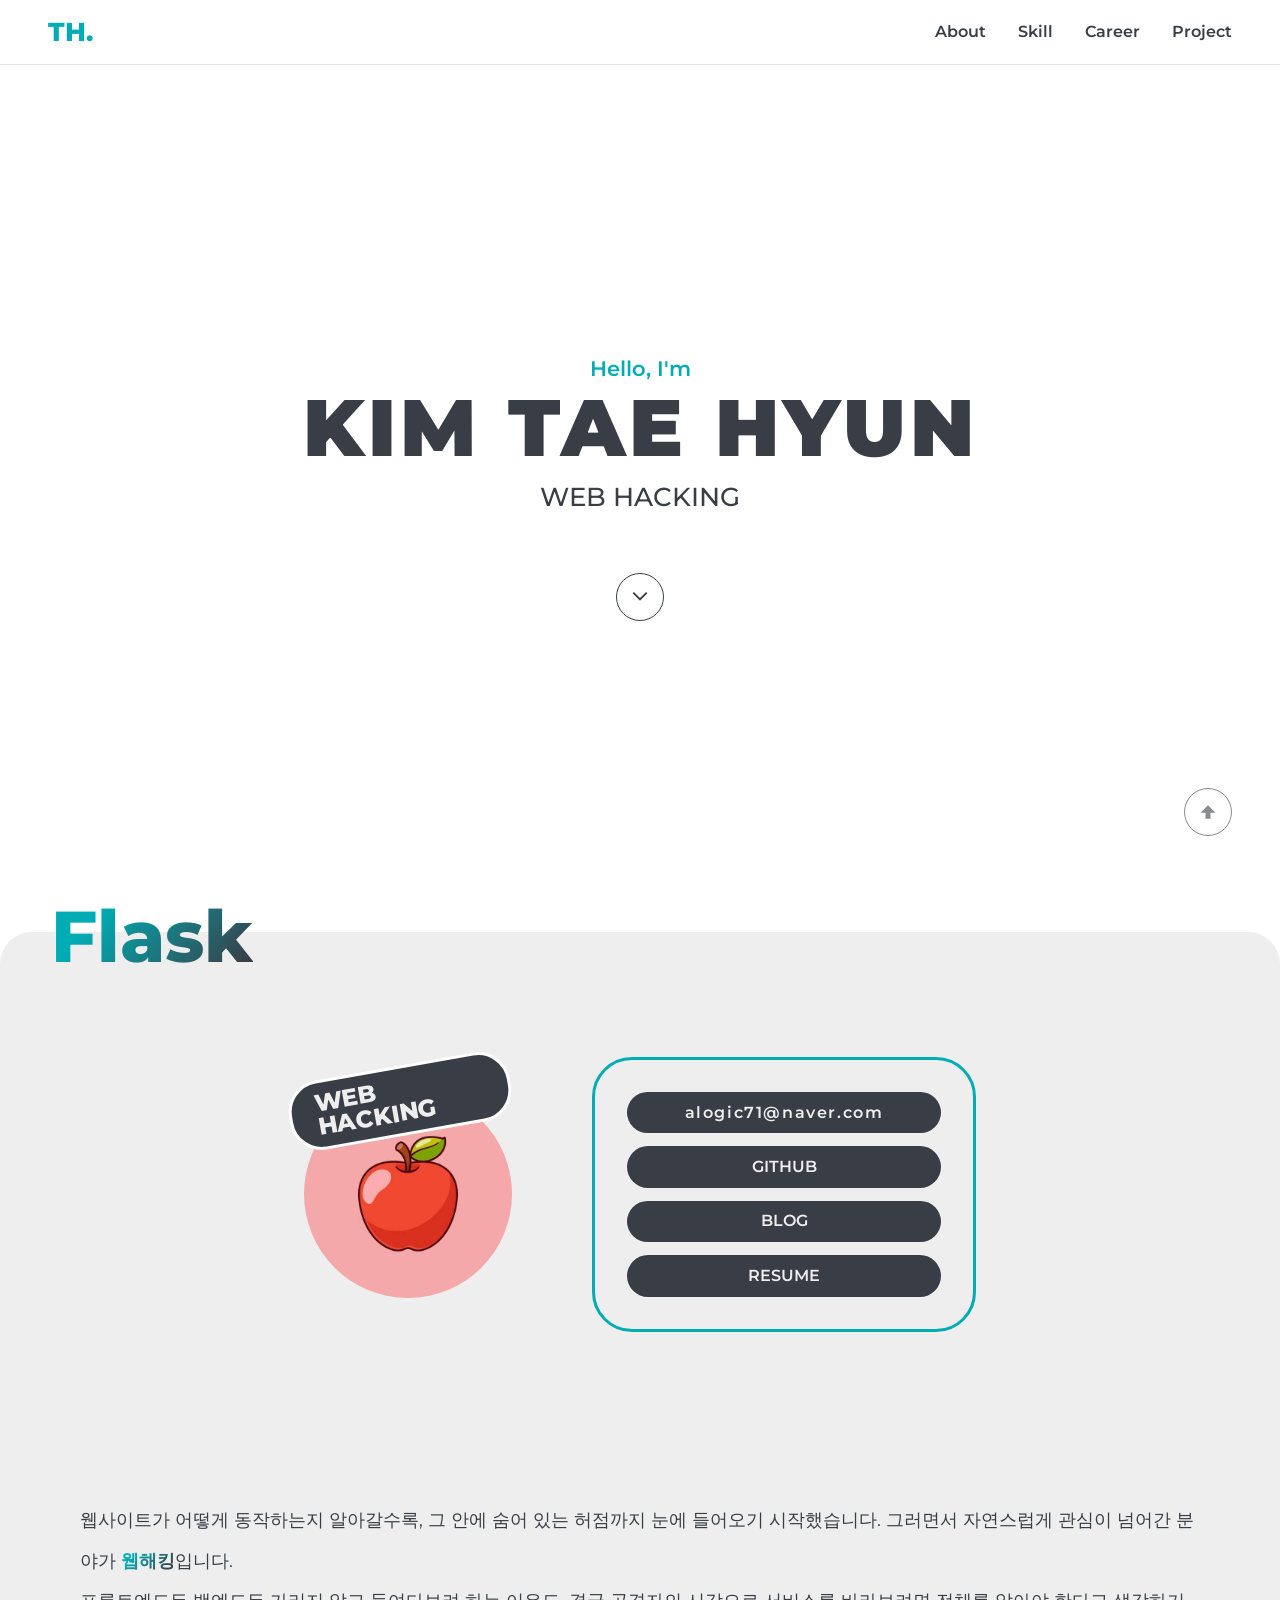
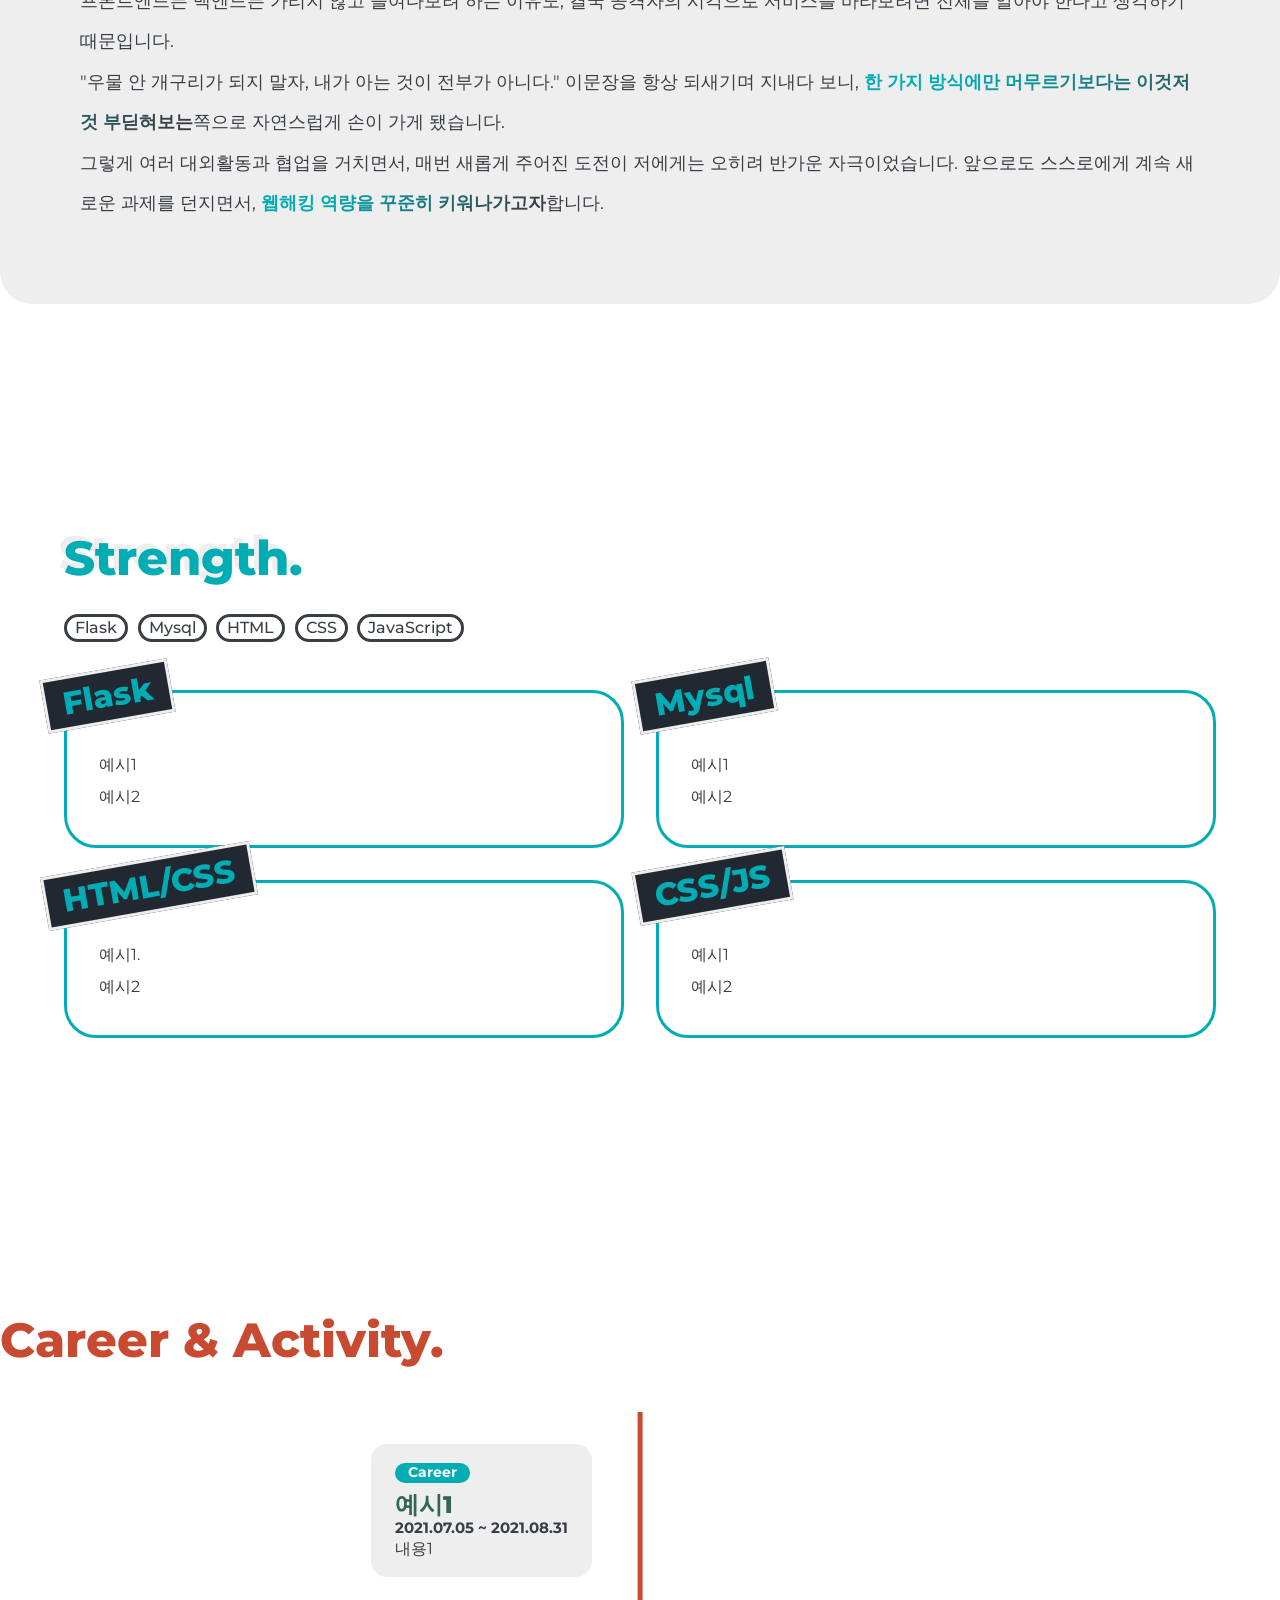
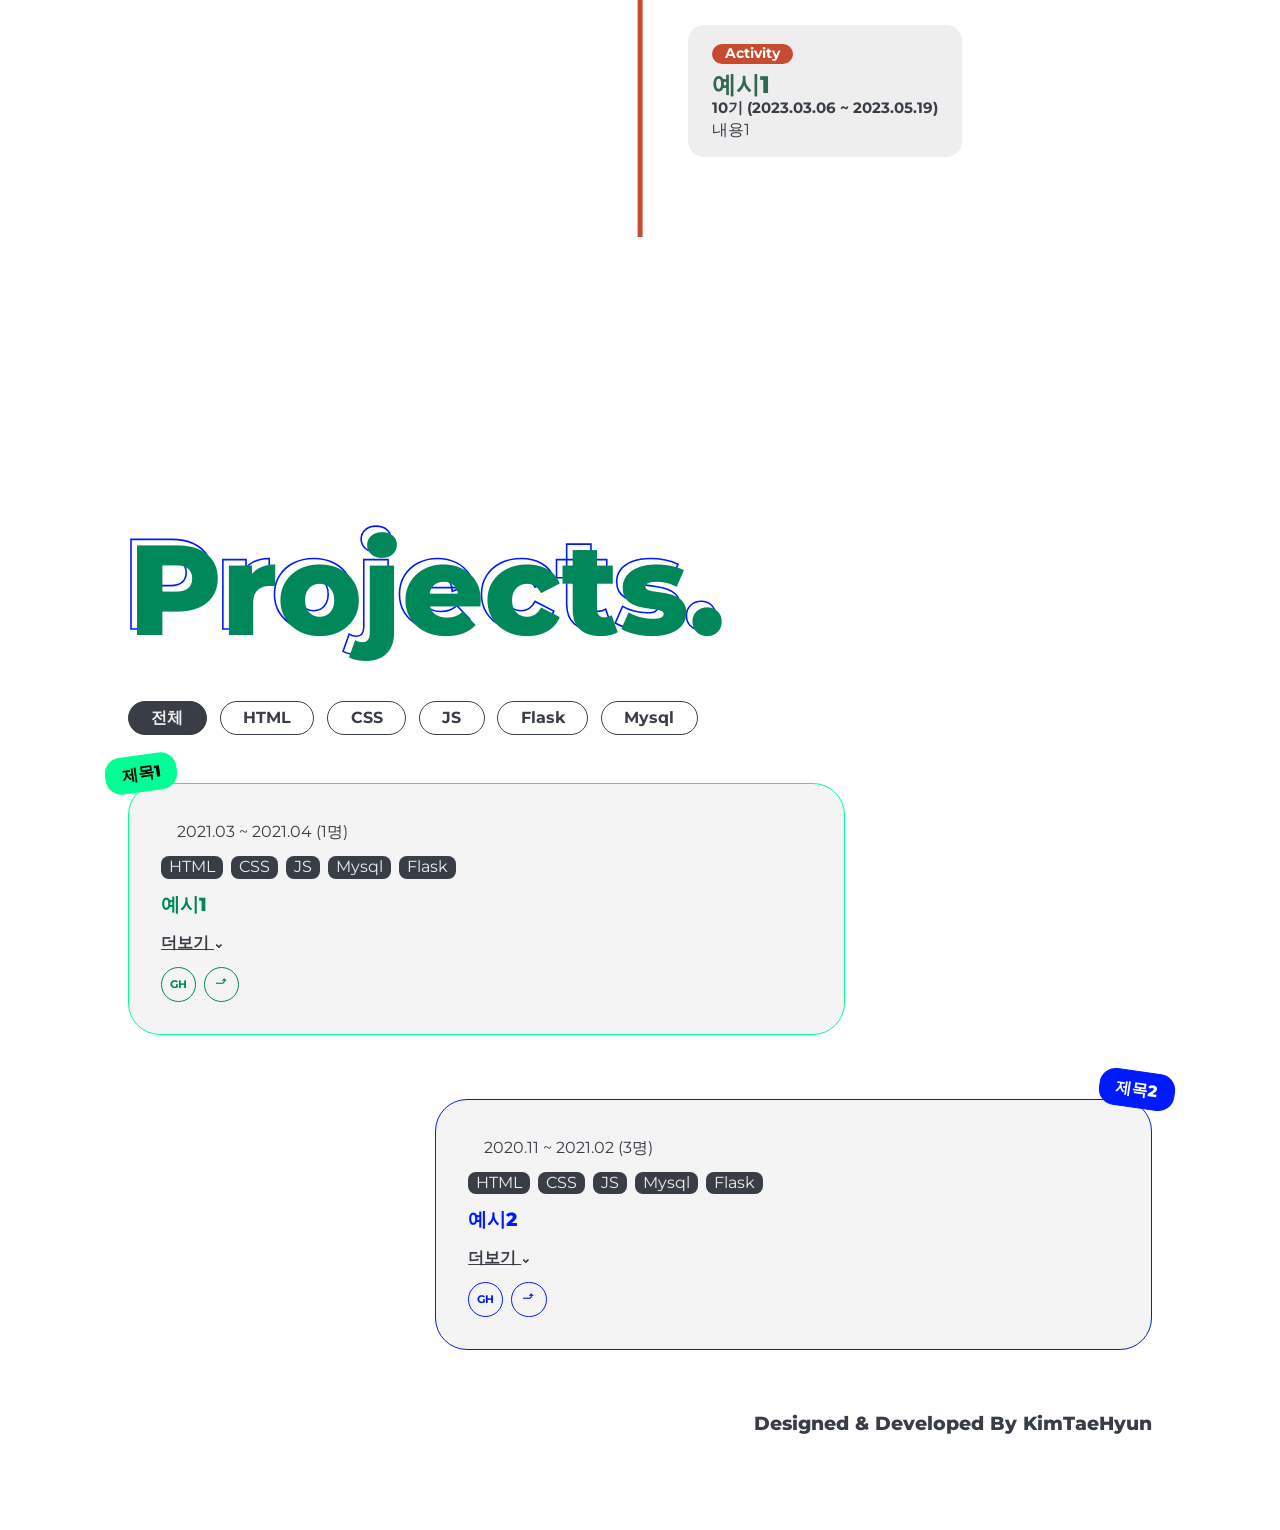
==== index.html @ 3df1f2e4 "Add files via upload test" ====
<!DOCTYPE html>
<!--
  개인 포트폴리오 사이트 메인 페이지입니다.
  라이브러리나 프레임워크 없이 순수 HTML + CSS + JavaScript로만 만들었습니다.
  스타일은 css/style.css, 버튼 클릭이나 애니메이션 같은 동작은
  js/script.js에 정리해뒀습니다.
-->
<html lang="ko">
<head>
  <meta charset="UTF-8" />
  <meta name="viewport" content="width=device-width, initial-scale=1.0" />
  <title>김태현 - kimtaehyun</title>

  <!-- 브라우저 탭에 표시되는 작은 아이콘(파비콘) -->
  <link rel="shortcut icon" href="images/memoji.svg" type="image/svg+xml" />

  <!-- 카카오톡, 페이스북 등으로 링크를 공유했을 때 보여줄 미리보기 정보 (오픈그래프) -->
  <meta property="og:title" content="김태현 - KIMTAEHYUN" />
  <meta property="og:image" content="images/main.png" />
  <meta property="og:description" content="jeongmin's dev portfolio site" />

  <!-- 구글 폰트에서 Montserrat 폰트를 가져옵니다 -->
  <link rel="preconnect" href="https://fonts.gstatic.com" />
  <link
    href="https://fonts.googleapis.com/css2?family=Montserrat:wght@100;300;400;500;600;700;800;900&display=swap"
    rel="stylesheet"
  />

  <link rel="stylesheet" href="css/style.css" />
</head>
<body>


  <!--
    상단 고정 네비게이션 바.
    스크롤을 아무리 내려도 화면 맨 위에 계속 붙어있습니다.
    <a href="#about"> 처럼 #id로 연결해두면, style.css에 적어둔
    html { scroll-behavior: smooth; } 덕분에 따로 JS를 안 짜도
    클릭했을 때 부드럽게 스크롤 이동이 됩니다.
  -->
  <nav class="top-nav">
    <a href="#home" class="top-nav__logo">TH.</a>
    <ul class="top-nav__links">
      <li><a href="#about">About</a></li>
      <li><a href="#skills">Skill</a></li>
      <li><a href="#career">Career</a></li>
      <li><a href="#projects">Project</a></li>
    </ul>
  </nav>

  <!-- 페이지 전체를 감싸는 큰 박스 -->
  <div id="wrapper">

    <!--
      HERO 섹션 (첫 화면)
      이름이랑 직무를 크게 보여주고, 아래로 스크롤하라는 화살표 버튼을 뒀습니다.
      너무 화려하게 만들면 안에 든 내용이 없어보일까봐, 심플하게
      "인사말 + 이름 + 직무 + 화살표" 정도로만 구성했습니다.
    -->
    <section class="hero" id="home">
      <p class="hero__eyebrow">Hello, I'm</p>
      <h1 class="hero__name">KIM TAE HYUN</h1>
      <p class="hero__role">WEB HACKING</p>
      <a href="#about" class="hero__scroll-cue" aria-label="아래로 스크롤">
        <svg xmlns="http://www.w3.org/2000/svg" width="22" height="22" viewBox="0 0 24 24">
          <path d="M12 16l-8-8 1.41-1.41L12 13.17l6.59-6.58L20 8z"></path>
        </svg>
      </a>
    </section>

    <!--
      About 섹션 (자기소개)
      둥근 모서리 카드 안에 기술 슬라이더 + 프로그레스바 + 프로필 정보 +
      소개 글을 넣었습니다. 카드 하나에 정보를 다 모아두면 눈에 잘 들어올
      것 같아서 이렇게 구성했습니다.
    -->
    <div class="page2-wrapper flex" id="about">
      <div class="page2-container flex">

        <!-- 몇 초 간격으로 옆으로 넘어가는 기술 슬라이드 텍스트 -->
        <div class="text-slider">
          <div class="text-slider__track">
            <div class="text-slider__slide"><span class="gradient-text">Flask</span></div>
            <div class="text-slider__slide"><span class="gradient-text">Mysql</span></div>
            <div class="text-slider__slide"><span class="gradient-text">HTML / CSS</span></div>
            <div class="text-slider__slide"><span class="gradient-text">Javascript</span></div>
          </div>
        </div>

        <!-- 슬라이드가 얼마나 넘어갔는지 보여주는 얇은 진행 막대 -->
        <div class="progress-bar">
          <div class="progress-bar__fill"></div>
        </div>

        <!-- 프로필 카드: 캐릭터 이미지 + 이메일/링크 버튼 -->
        <div class="info flex" data-aos="fade-up">
          <!-- 마우스를 올리면 이름/생일/학교 정보가 뜨는 캐릭터 아이콘 -->
          <div class="memoji" id="memoji">
            <div class="memoji__box">WEB HACKING</div>
            <img class="memoji__image" src="images/images.jpeg" alt="이정민 캐릭터 이미지" />

            <!-- 평소엔 투명 상태로 숨어있다가, 호버하면 서서히 나타나는 정보창 -->
            <div class="memoji__info-circle"></div>
            <div class="memoji__info">
              김태현<br />199x.11.08<br />Gyeongsang Univ.
            </div>
          </div>

          <!-- 이메일 + 외부 링크 버튼들 -->
          <div class="info__box">
            <div class="info__email">alogic71@naver.com</div>
            <button type="button" class="info__button" data-link="github">GITHUB</button>
            <button type="button" class="info__button" data-link="blog">BLOG</button>
            <button type="button" class="info__button" data-link="resume">RESUME</button>
          </div>
        </div>

        <!-- 자기소개 문단. 강조하고 싶은 단어는 <strong class="gradient-text">로 감쌌습니다 -->
        <p class="about-text" data-aos="fade-up">
          웹사이트가 어떻게 동작하는지 알아갈수록, 그 안에 숨어 있는 허점까지 눈에 들어오기 시작했습니다. 그러면서 자연스럽게 관심이 넘어간 분야가 <strong class="gradient-text">웹해킹</strong>입니다.
          프론트엔드든 백엔드든 가리지 않고 들여다보려 하는 이유도, 결국 공격자의 시각으로 서비스를 바라보려면 전체를 알아야 한다고 생각하기 때문입니다.
          "우물 안 개구리가 되지 말자, 내가 아는 것이 전부가 아니다." 이문장을 항상 되새기며 지내다 보니, <strong class="gradient-text">한 가지 방식에만 머무르기보다는 이것저것 부딛혀보는</strong>쪽으로 자연스럽게 손이 가게 됐습니다.
          그렇게 여러 대외활동과 협업을 거치면서, 매번 새롭게 주어진 도전이 저에게는 오히려 반가운 자극이었습니다. 앞으로도 스스로에게 계속 새로운 과제를 던지면서, <strong class="gradient-text">웹해킹 역량을 꾸준히 키워나가고자</strong>합니다.
        </p>
      </div>
    </div>

    <!--
      Skill 섹션 (보유 기술)
      위쪽엔 짧은 키워드 태그들을 나열하고, 아래엔 Flask/Mysql/HTML,CSS/JS
      카드 4개로 조금 더 자세한 내용을 적었습니다. 태그만 봐도 대충 뭘
      다루는지 알 수 있고, 더 궁금하면 아래 카드를 읽어보게 하는 구조입니다.
    -->
    <section class="page3" id="skills">
      <h2 class="section-title strength-title" data-aos="fade-right">Strength.</h2>

      <!-- 짧게 나열하는 기술 키워드 목록 -->
      <div class="strength-tags flex" data-aos="fade-up">
        <span class="strength-tags__item">Flask</span>
        <span class="strength-tags__item">Mysql</span>
        <span class="strength-tags__item">HTML</span>
        <span class="strength-tags__item">CSS</span>
        <span class="strength-tags__item">JavaScript</span>
      </div>

      <!-- 기술별 상세 설명 카드 4개 -->
      <div class="skill-grid">
        <div class="skill-box" data-aos="fade-up">
          <span class="skill-box__name">Flask</span>
          <ul class="skill-box__list">
            <li>예시1</li>
            <li>예시2</li>
          </ul>
        </div>

        <div class="skill-box" data-aos="fade-up">
          <span class="skill-box__name">Mysql</span>
          <ul class="skill-box__list">
            <li>예시1</li>
            <li>예시2</li>
          </ul>
        </div>

        <div class="skill-box" data-aos="fade-up">
          <span class="skill-box__name">HTML/CSS</span>
          <ul class="skill-box__list">
            <li>예시1.</li>
            <li>예시2</li>
          </ul>
        </div>

        <div class="skill-box" data-aos="fade-up">
          <span class="skill-box__name">CSS/JS</span>
          <ul class="skill-box__list">
            <li>예시1</li>
            <li>예시2</li>
          </ul>
        </div>
      </div>
    </section>

    <!--
      Career & Activity 섹션 (경력 + 대외활동)
      회사 경력이랑 동아리/대외활동을 따로따로 나눠서 보여줄 수도 있었는데,
      그러면 "언제 무슨 일을 했는지" 시간 순서로 한눈에 보기가 어려울 것
      같아서 하나의 타임라인으로 합쳤습니다. 시작 날짜가 최근인 순서대로
      나열하고, 카드 위에 작은 배지로 Career인지 Activity인지만 구분해줍니다.
    -->
    <section class="page4" id="career">
      <h2 class="section-title timeline-title" data-aos="fade-right">Career &amp; Activity.</h2>

      <!-- 가운데 세로선을 기준으로 카드가 좌우로 번갈아 나오는 타임라인 -->
      <div class="timeline">
        <div class="timeline__line"></div>

        <div class="timeline__item timeline__item--left" data-aos="fade-right">
          <div class="timeline__card">
            <span class="timeline__badge timeline__badge--career">Career</span>
            <div class="timeline__name">예시1</div>
            <div class="timeline__date">2021.07.05 ~ 2021.08.31</div>
            <div class="timeline__desc">내용1</div>
          </div>
        </div>

        <div class="timeline__item timeline__item--right" data-aos="fade-left">
          <div class="timeline__card">
            <span class="timeline__badge timeline__badge--activity">Activity</span>
            <div class="timeline__name">예시1</div>
            <div class="timeline__date">10기 (2023.03.06 ~ 2023.05.19)</div>
            <div class="timeline__desc">내용1</div>
          </div>
        </div>
        </div>
      </div>
    </section>

    <!--
      Projects 섹션
      진행했던 프로젝트를 카드 형태로 나열합니다. 카드 색은 초록/파랑을
      번갈아 써서 리스트가 단조로워 보이지 않게 했고, 위쪽 필터 버튼으로
      기술 스택별로 골라볼 수 있게 했습니다.
    -->
    <section class="page5" id="projects">
      <h2 class="section-title projects-title" data-aos="fade-up">Projects.</h2>

      <!--
        기술스택 필터 버튼.
        버튼을 누르면 js/script.js가 각 카드의 data-stack 값을 확인해서
        선택한 스택과 다른 카드는 화면에서 숨깁니다.
      -->
      <div class="project-filter" data-aos="fade-up">
        <button type="button" class="project-filter__btn is-active" data-filter="all">전체</button>
        <button type="button" class="project-filter__btn" data-filter="react">HTML</button>
        <button type="button" class="project-filter__btn" data-filter="vue">CSS</button>
        <button type="button" class="project-filter__btn" data-filter="react-native">JS</button>
        <button type="button" class="project-filter__btn" data-filter="react-native">Flask</button>
        <button type="button" class="project-filter__btn" data-filter="react-native">Mysql</button>
      </div>

      <div class="projects">
        <!--
          프로젝트 카드마다 있는 "더보기" 버튼은 설명 목록(project-box__content)을
          펼치고 접는 역할을 합니다. 처음부터 다 펼쳐두면 카드 하나가 너무 길어져서
          스크롤이 부담스러웠는데, 기본적으로 접어두니 훨씬 깔끔해졌습니다.
        -->

        <!-- 프로젝트 1 -->
        <article class="project-box project-box--green" data-aos="fade-up" data-stack="react">
          <div class="project-box__title">제목1</div>
          <div class="project-box__date">2021.03 ~ 2021.04 (1명)</div>
          <div class="project-box__skills">
            <span>HTML</span><span>CSS</span><span>JS</span>
            <span>Mysql</span><span>Flask</span>
          </div>
          <div class="project-box__about">예시1</div>
          <button type="button" class="project-box__toggle">더보기 <span class="project-box__toggle-arrow">⌄</span></button>
          <ul class="project-box__content">
            <li>내용1</li>
            <li>내용2</li>
          </ul>
          <div class="project-box__icons">
            <button type="button" class="icon-btn" title="GitHub" data-icon="github"></button>
            <button type="button" class="icon-btn" title="사이트 링크" data-icon="link"></button>
          </div>
        </article>

        <!-- 프로젝트 2 -->
        <article class="project-box project-box--blue" data-aos="fade-up" data-stack="vue">
          <div class="project-box__title">제목2</div>
          <div class="project-box__date">2020.11 ~ 2021.02 (3명)</div>
          <div class="project-box__skills">
            <span>HTML</span><span>CSS</span><span>JS</span>
            <span>Mysql</span><span>Flask</span>
          </div>
          <div class="project-box__about">예시2</div>
          <button type="button" class="project-box__toggle">더보기 <span class="project-box__toggle-arrow">⌄</span></button>
          <ul class="project-box__content">
            <li>내용1</li>
            <li>내용2</li>
          </ul>
          <div class="project-box__icons">
            <button type="button" class="icon-btn" title="GitHub" data-icon="github"></button>
            <button type="button" class="icon-btn" title="사이트 링크" data-icon="link"></button>
          </div>
        </article>
      </div>

      <div class="page5__footer">Designed &amp; Developed By KimTaeHyun</div>
    </section>
  </div>

  <!-- 화면 맨 위로 이동하는 버튼. 오른쪽 아래에 항상 떠 있습니다 -->
  <button type="button" id="scrollTopBtn" class="scroll-top-btn" aria-label="맨 위로 이동">
    <svg xmlns="http://www.w3.org/2000/svg" width="20" height="20" viewBox="0 0 24 24">
      <path d="M12 4l-9 9h6v7h6v-7h6z"></path>
    </svg>
  </button>

  <script src="js/script.js"></script>
</body>
</html>
---- css/style.css ----
/* =
   style.css
   개인 포트폴리오 사이트 전체 스타일을 담은 파일입니다.
   섹션이 많다보니 위에서부터 순서대로 "리셋 → 배경 → 네비게이션 →
   히어로 → About → Skill → Career/Activity → Projects → 반응형" 순으로
   정리했습니다.
  */

/* 
   1. CSS 변수 (색상 팔레트)
   같은 색을 여러 군데에서 반복해서 쓰다 보니, 나중에 색 하나만 바꾸고
   싶어도 파일 전체를 뒤져야 해서 번거로웠습니다. 그래서 자주 쓰는 색을
   변수로 미리 뽑아두고 필요한 곳마다 var(--이름)으로 가져다 썼습니다.
 */
:root {
  --color-bg: #ffffff;         /* 전체 페이지 배경색 */
  --color-light: #eeeeee;      /* 밝은 회색. 카드 배경이나 밝은 배경 위의 글자색으로 사용 */
  --color-gray: #393e46;       /* 어두운 회색. 기본 글자색으로 가장 많이 사용 */
  --color-point: #00adb5;      /* 청록색 포인트 컬러 (로고, 강조 텍스트 등) */
  --color-timeline: #c84b31;   /* Career/Activity 타임라인에 쓰는 주황빛 색 */
  --color-green: #00ff94;      /* 프로젝트 카드의 초록 계열 포인트. 태그/테두리처럼 배경으로 쓸 때만 사용 */
  --color-green-text: #00875a; /* 위 초록을 더 진하게 만든 색. 흰 배경 위에 글자로 쓸 땐 이 색을 씁니다 */
  --color-blue: #001aff;       /* 프로젝트 카드의 파란 계열 포인트. 색이 진해서 글자색으로도 그대로 사용 가능 */
  --color-card-bg: #f4f4f4;    /* 프로젝트 카드 배경 (연한 회색) */
  --color-project-bg: #ffffff; /* Projects 섹션 배경 */
}

/* 
   2. 리셋(reset) 스타일
   브라우저마다 h1, ul, button 같은 태그에 기본 여백/스타일이 조금씩
   다르게 잡혀 있어서, 처음에 한 번 깨끗하게 초기화하고 시작합니다.
 */
* {
  margin: 0;
  padding: 0;
  box-sizing: border-box; /* padding, border까지 너비 계산에 포함시켜서 크기 계산을 편하게 함 */
}

ul,
li {
  list-style: none;
}

button {
  border: none;
  background: none;
  font: inherit;
  cursor: pointer;
}

/* 스크롤바를 안 보이게 숨김 (크롬/사파리 계열) */
::-webkit-scrollbar {
  display: none;
}

html {
  font-family: "Montserrat", sans-serif;
  color: var(--color-gray);
  scroll-behavior: smooth; /* 네비게이션 클릭 등으로 스크롤 이동할 때 부드럽게 움직이도록 함 */
}

body {
  line-height: 1;
  overflow-x: hidden; /* 요소가 화면 너비를 살짝 넘어가도 가로 스크롤바가 안 생기게 함 */
  background-color: var(--color-bg);
}

/* flex로 가운데 정렬하는 걸 여기저기서 반복해서 써야 해서 클래스 하나로 빼뒀습니다 */
.flex {
  width: 100%;
  display: flex;
  align-items: center;
  justify-content: center;
}

/* 그라데이션 글자 (청록 → 회색으로 이어지는 글자색) */
.gradient-text {
  background: linear-gradient(128.93deg, var(--color-point) 22.41%, var(--color-gray) 93.45%);
  background-clip: text;
  -webkit-background-clip: text;
  -webkit-text-fill-color: transparent;
}

/* 
   3. 배경(별 애니메이션) 영역
   화면 전체를 덮는 고정 레이어이고, 그 안에서 별처럼 보이는 점들이
   위에서 아래로 계속 흘러내립니다.
 */
.background {
  background-color: var(--color-bg);
  width: 100%;
  height: 100%;
  position: fixed;
  z-index: -1; /* 다른 콘텐츠보다 뒤로 보내기 */
  top: 0;
  left: 0;
}


/* 
   4. 상단 고정 네비게이션 바
   position: fixed로 화면 맨 위에 항상 붙어있게 하고, 다른 어떤 요소보다
   위에 보이도록 z-index를 크게 줬습니다. 배경에 살짝 반투명 + blur를
   줘서, 스크롤되는 내용 위에 떠 있어도 글자가 서로 안 겹쳐 보이게 했습니다.
 */
.top-nav {
  position: fixed;
  top: 0;
  left: 0;
  width: 100%;
  box-sizing: border-box;
  padding: 1.2rem 3rem;
  display: flex;
  align-items: center;
  justify-content: space-between;
  background-color: rgba(255, 255, 255, 0.85);
  -webkit-backdrop-filter: blur(6px);
  backdrop-filter: blur(6px);
  border-bottom: 1px solid #e2e2e2;
  z-index: 50;
}
.top-nav__logo {
  font-size: 1.6rem;
  font-weight: 800;
  color: var(--color-point);
  text-decoration: none;
}
.top-nav__links {
  display: flex;
  gap: 2rem;
}
.top-nav__links a {
  text-decoration: none;
  color: var(--color-gray);
  font-weight: 600;
  font-size: 1rem;
}
.top-nav__links a:hover {
  color: var(--color-point);
}

/* 
   5. HERO 섹션 (첫 화면)
 */
.hero {
  width: 100%;
  height: 100vh;
  box-sizing: border-box;
  padding: 5rem 2rem 0; /* 위쪽 네비게이션 바에 이름 글자가 가리지 않도록 여백을 줌 */
  display: flex;
  flex-direction: column;
  align-items: center;
  justify-content: center;
  text-align: center;
}
.hero__eyebrow {
  font-size: 1.3rem;
  font-weight: 600;
  color: var(--color-point);
}
.hero__name {
  margin-top: 0.5rem;
  /* 화면 폭에 따라 글자 크기가 2.6rem~5rem 사이에서 자동으로 바뀝니다.
     고정 크기로 두면 좁은 화면에서 이름이 잘리거나 줄바꿈이 이상하게
     될 수 있어서 clamp()로 최소/최대 크기를 정해줬습니다. */
  font-size: clamp(2.6rem, 8vw, 5rem);
  font-weight: 900;
  color: var(--color-gray);
  letter-spacing: 0.05em;
}
.hero__role {
  margin-top: 1rem;
  font-size: 1.6rem;
  font-weight: 500;
  color: var(--color-gray);
}
.hero__scroll-cue {
  margin-top: 4rem;
  width: 3rem;
  height: 3rem;
  display: flex;
  align-items: center;
  justify-content: center;
  border-radius: 50%;
  border: 1px solid var(--color-gray);
  animation: bounce-down 1.6s ease-in-out infinite;
}
.hero__scroll-cue svg {
  fill: var(--color-gray);
}
/* 화살표가 위아래로 살짝 튕기면서 "여기 눌러서 내려가세요"라는 느낌을 줍니다 */
@keyframes bounce-down {
  0%, 100% { transform: translateY(0); }
  50% { transform: translateY(0.5rem); }
}

/* 
   6. About 섹션 (자기소개)
 */
.page2-wrapper {
  /* 안에 들어가는 소개 글이 꽤 길어서 높이를 고정해두면 잘리거나
     다음 섹션과 겹치는 문제가 생겼습니다. 그래서 min-height로 최소
     높이만 잡아주고, 내용이 많으면 자연스럽게 더 늘어나게 했습니다. */
  min-height: 100vh;
  padding: 2rem 0;
}

.page2-container {
  border-radius: 2rem;
  max-width: 1373px;
  height: auto;
  padding-top: 3rem;
  padding-bottom: 2rem;
  background-color: var(--color-light);
  position: relative;
  flex-direction: column;
}

/* 옆으로 흐르듯 지나가는 기술 슬라이더.
   왼쪽 여백(4%)은 여기 .text-slider에 줍니다. .text-slider__slide에
   주면 그 슬라이드의 containing block이 (화면 너비가 아니라) 4배 넓은
   .text-slider__track이 되어버려서, 4%가 실제로는 화면 너비의 16%만큼
   밀리는 문제가 있었습니다. */
.text-slider {
  width: 100%;
  margin-top: -5rem;
  padding-left: 4%;
  box-sizing: border-box;
  overflow: hidden;
}
.text-slider__track {
  width: 400%; /* 슬라이드가 4개라서 400%로 잡아줬습니다 */
  display: flex;
  animation: slide 20s infinite;
}
.text-slider__slide {
  font-size: 4.5rem;
  font-weight: 800;
  width: 100%;
}
/* 슬라이드 하나가 잠깐 멈췄다가 옆으로 넘어가는 걸 반복하는 애니메이션입니다.
   margin-left 값을 계단식으로 바꿔서 "멈춤 → 이동 → 멈춤"이 반복되게 했습니다.
   지금 슬라이드가 4개라서, 전체 100% 구간을 25%씩 4등분해서 각 구간마다
   "쭉 멈춰있다가 마지막에 한 칸(-100%) 이동"하는 걸 반복하게 만들었습니다.
   (슬라이드 개수를 바꾸면 이 퍼센트 구간도 같이 다시 나눠줘야 합니다) */
@keyframes slide {
  0% { margin-left: 0; }
  19% { margin-left: 0; }
  25% { margin-left: -100%; }
  44% { margin-left: -100%; }
  50% { margin-left: -200%; }
  69% { margin-left: -200%; }
  75% { margin-left: -300%; }
  94% { margin-left: -300%; }
  100% { margin-left: 0; }
}

/* 슬라이더 아래에 있는 얇은 진행 표시 막대.
   부모(.page2-container)가 align-items: center라서, 폭이 100%가 아닌
   이 막대는 margin-left만 줘서는 "가운데 정렬 + 그만큼 더 밀림"이 되어
   버립니다. align-self: flex-start로 가운데 정렬에서 빼내고, 그 상태에서
   margin-left: 4%로 글자와 같은 위치에서 시작하도록 맞췄습니다. */
.progress-bar {
  position: relative;
  height: 0.3rem;
  width: 60%;
  align-self: flex-start;
  margin-left: 4%;
}
.progress-bar__fill {
  height: 0.3rem;
  background: linear-gradient(128.93deg, var(--color-point) 22.41%, var(--color-gray) 93.45%);
  position: absolute;
  /* 슬라이드 전체 주기 20s를 슬라이드 개수(4개)로 나눈 5초마다 한 번씩
     차오르도록 맞췄습니다. 슬라이드 개수가 바뀌면 이 시간도 같이 바뀌어야
     진행 막대가 다시 정확히 맞물립니다. */
  animation: progress 5s infinite;
}
/* 글자가 멈춰있는 구간(한 슬라이드당 5초 중 76%인 3.8초 지점)에 딱 맞춰
   막대가 다 차오르고, 그 다음 글자가 넘어가는 동안(나머지 24%)은 꽉 찬
   상태로 유지되다가 다음 슬라이드가 시작할 때 같이 0으로 리셋됩니다. */
@keyframes progress {
  0% { width: 0; }
  76% { width: 100%; }
  100% { width: 100%; }
}

/* 프로필 카드 영역 (캐릭터 이미지 + 이메일/버튼) */
.info {
  padding: 5rem;
  position: relative;
  background-color: var(--color-light);
}

.memoji {
  cursor: pointer;
  position: relative;
  width: 13rem;
  height: 13rem;
}
.memoji__box {
  position: absolute;
  background-color: var(--color-gray);
  padding: 0.5rem 1.5rem;
  font-weight: 800;
  font-size: 1.5rem;
  border-radius: 2rem;
  color: var(--color-light);
  left: -1rem;
  top: -1.5rem;
  transform: rotate(-10deg);
  border: 0.2rem solid white;
}
.memoji__image {
  width: 13rem;
  height: 13rem;
  border-radius: 50%;
  background-color: var(--color-point);
}
/* 평소엔 투명(opacity: 0)해서 안 보이다가, 마우스를 올려서 .is-hover
   클래스가 붙으면 서서히 나타나는 정보창입니다 */
.memoji__info-circle {
  opacity: 0;
  transition: 0.3s;
  position: absolute;
  top: 0;
  left: 0;
  width: 13rem;
  height: 13rem;
  border-radius: 50%;
  background-color: var(--color-gray);
}
.memoji__info {
  font-weight: 500;
  opacity: 0;
  transition: 0.2s;
  position: absolute;
  top: 3.5rem;
  left: 0;
  color: #fff;
  text-align: center;
  line-height: 2rem;
  width: 13rem;
}
.memoji.is-hover .memoji__info-circle,
.memoji.is-hover .memoji__info {
  opacity: 1;
}

.info__box {
  border-radius: 2.5rem;
  padding: 2rem;
  margin-left: 5rem;
  /* 이메일 + 버튼 3개가 들어가야 해서, 높이를 고정하면 내용이 넘칠 수
     있습니다. min-height로 최소 크기만 잡아주고 나머지는 내용에 맞춰
     자동으로 늘어나게 했습니다. */
  min-height: 13rem;
  width: 24rem;
  display: flex;
  font-weight: 600;
  letter-spacing: 0.1rem;
  flex-direction: column;
  align-items: stretch;
  justify-content: center;
  gap: 0.8rem;
  border: 0.2rem solid var(--color-point);
}
/* 이메일도 GITHUB/BLOG/RESUME 버튼과 같은 알약 모양 스타일을 쓰도록
   선택자를 묶어서 함께 적용했습니다 */
.info__email,
.info__button {
  cursor: default;
  width: 100%;
  box-sizing: border-box;
  padding: 0.8rem 2rem;
  border-radius: 2rem;
  background-color: var(--color-gray);
  color: var(--color-light);
  text-align: center;
}
.info__button {
  cursor: pointer;
}
.info__button:hover {
  background-color: var(--color-point);
}

/* 자기소개 문단 */
.about-text {
  white-space: pre-line;
  line-height: 230%;
  margin-top: 3rem;
  font-size: 1.1rem;
  padding: 0 5rem 3rem;
}

/*
   7. Skill 섹션 (보유 기술)
 */
.page3 {
  max-width: 1373px;
  margin: 0 auto;
  /* 스킬 카드 4개를 넣다 보니 내용이 화면 한 장보다 길어질 수 있어서,
     높이를 고정하지 않고 min-height로 최소 높이만 확보했습니다. */
  min-height: 100vh;
  padding: 4rem 0;
  display: flex;
  flex-direction: column;
  align-items: center;
  justify-content: center;
  position: relative;
}

/* 섹션 제목(Strength. 등)은 글자를 두 겹으로 겹쳐서, 하나는 색을 칠하고
   하나는 살짝 어긋난 위치에 다른 색으로 깔아서 입체적인 그림자 느낌을 냅니다 */
.section-title {
  width: 90%;
  position: relative;
  font-size: 3rem;
  font-weight: 800;
}
.strength-title {
  color: var(--color-point);
}
.strength-title::after {
  content: "Strength.";
  position: absolute;
  color: var(--color-light);
  top: -0.3rem;
  left: -0.3rem;
  z-index: -1;
}

.strength-tags {
  width: 90%;
  margin-top: 2rem;
  justify-content: flex-start;
  gap: 0.6rem;
  flex-wrap: wrap;
}
.strength-tags__item {
  border: 0.2rem solid var(--color-gray);
  font-weight: 500;
  padding: 0.2rem 0.5rem;
  border-radius: 1rem;
  color: var(--color-gray);
}

.skill-grid {
  width: 90%;
  margin-top: 3rem;
  display: grid;
  grid-template-columns: repeat(2, 1fr);
  gap: 2rem;
}

.skill-box {
  border: 0.2rem solid var(--color-point);
  border-radius: 2rem;
  padding: 2rem;
  position: relative;
}
/* 카드 왼쪽 위에 살짝 기울어져 붙어있는 이름표 라벨 */
.skill-box__name {
  display: inline-block;
  transform: rotate(-10deg);
  position: absolute;
  left: -1.5rem;
  top: -1.5rem;
  border: 0.2rem solid var(--color-light);
  color: var(--color-point);
  background-color: #222831;
  padding: 0.5rem 1rem;
  font-size: 2rem;
  font-weight: 800;
}
.skill-box__list {
  margin-top: 1.5rem;
  line-height: 150%;
}
.skill-box__list li {
  line-height: 2rem;
  position: relative;
}

/* 
   8. Career & Activity 섹션 (경력 + 대외활동 타임라인)
   회사 경력이랑 동아리 활동을 각각 다른 목록으로 보여줄 수도 있었지만,
   시간 순서로 한눈에 보이게 하고 싶어서 하나의 타임라인으로 합쳤습니다.
   가운데 세로선을 두고 카드를 좌우로 번갈아 배치했고, 카드 위의 작은
   배지 색으로 Career/Activity만 구분해줍니다.
*/
.page4 {
  max-width: 1373px;
  margin: 0 auto;
  padding: 5rem 0;
  position: relative;
}

.timeline-title {
  color: var(--color-timeline);
  margin-bottom: 3rem;
}

.timeline {
  position: relative;
  width: 100%;
  padding: 2rem 0;
}
/* 가운데를 세로로 관통하는 타임라인 선 */
.timeline__line {
  position: absolute;
  top: 0;
  bottom: 0;
  left: 50%;
  width: 0.3rem;
  background-color: var(--color-timeline);
  transform: translateX(-50%);
}

.timeline__item {
  position: relative;
  width: 50%;
  box-sizing: border-box;
  margin-bottom: 3rem;
  display: flex;
}
/* 왼쪽 칸에 놓이는 카드는 오른쪽으로, 오른쪽 칸에 놓이는 카드는 왼쪽으로
   붙여서, 가운데 선을 사이에 두고 지그재그 모양이 나오게 했습니다 */
.timeline__item--left {
  justify-content: flex-end;
  padding-right: 3rem;
}
.timeline__item--right {
  margin-left: 50%;
  justify-content: flex-start;
  padding-left: 3rem;
}

.timeline__card {
  max-width: 26rem;
  background-color: var(--color-light);
  border-radius: 1rem;
  padding: 1.2rem 1.5rem;
}
.timeline__badge {
  display: inline-block;
  padding: 0.2rem 0.8rem;
  border-radius: 1rem;
  font-size: 0.85rem;
  font-weight: 700;
  color: white;
}
.timeline__badge--career {
  background-color: var(--color-point);
}
.timeline__badge--activity {
  background-color: var(--color-timeline);
}
.timeline__name {
  margin-top: 0.6rem;
  font-size: 1.5rem;
  font-weight: 800;
  color: #346751;
}
.timeline__date {
  margin-top: 0.2rem;
  color: var(--color-gray);
  font-weight: 700;
  font-size: 0.95rem;
}
.timeline__desc {
  margin-top: 0.4rem;
  color: var(--color-gray);
}

/* 
   9. Projects 섹션
- */
.page5 {
  position: relative;
  overflow-x: hidden;
  margin-top: 5rem;
  background-color: var(--color-project-bg);
  padding: 8rem 8rem 6rem;
}
.projects-title {
  color: var(--color-green-text);
  font-size: 8rem;
  font-weight: 800;
  margin-bottom: 3rem;
}
/* 제목 뒤에 파란 테두리만 있는 글자를 살짝 어긋난 위치에 겹쳐서
   입체감 있는 로고 느낌을 냈습니다 */
.projects-title::after {
  content: "Projects.";
  position: absolute;
  color: transparent;
  -webkit-text-stroke: 0.1rem var(--color-blue);
  top: -0.4rem;
  left: -0.4rem;
  z-index: -1;
}

/* 기술스택 필터 버튼 줄 */
.project-filter {
  display: flex;
  gap: 0.8rem;
  margin-bottom: 3rem;
}
.project-filter__btn {
  padding: 0.5rem 1.4rem;
  border-radius: 2rem;
  border: 0.12rem solid var(--color-gray);
  color: var(--color-gray);
  font-weight: 700;
}
/* 현재 선택된 필터 버튼만 배경을 채워서 어떤 게 선택됐는지 알 수 있게 합니다 */
.project-filter__btn.is-active {
  background-color: var(--color-gray);
  color: var(--color-light);
}
/* 선택한 스택과 다른 카드는 js/script.js에서 이 클래스를 붙여서 숨깁니다 */
.project-box.is-filtered-out {
  display: none;
}

.projects {
  display: flex;
  flex-direction: column;
  gap: 4rem;
}

.project-box {
  box-sizing: border-box;
  width: 70%;
  padding: 2rem;
  position: relative;
  border-radius: 2rem;
  background-color: var(--color-card-bg);
  color: var(--color-gray);
}
/* 홀수 번째 카드는 초록 테두리, 화면 오른쪽으로 붙임 */
.project-box--green {
  margin-right: auto;
  border: 0.1rem solid var(--color-green);
}
.project-box--green .project-box__title {
  color: #000;
  background-color: var(--color-green);
  border: 0.1rem solid var(--color-green);
  left: -1.5rem;
  transform: rotate(-8deg);
}
.project-box--green .project-box__about {
  color: var(--color-green-text);
}
/* 짝수 번째 카드는 파란 테두리, 화면 왼쪽으로 붙임 */
.project-box--blue {
  margin-left: auto;
  border: 0.1rem solid var(--color-blue);
}
.project-box--blue .project-box__title {
  color: #fff;
  background-color: var(--color-blue);
  border: 0.1rem solid var(--color-blue);
  right: -1.5rem;
  left: auto;
  transform: rotate(8deg);
}
.project-box--blue .project-box__about {
  color: var(--color-blue);
}

/* 카드 위쪽에 살짝 기울어져 걸쳐있는 프로젝트 이름표 */
.project-box__title {
  font-weight: 800;
  position: absolute;
  padding: 0.6rem 1rem;
  border-radius: 1rem;
  top: -1.8rem;
}
.project-box__date {
  display: inline-block;
  padding: 0 1rem;
  /* 카드 배경색과 똑같이 맞춰서, 이름표 테두리가 지나가는 자리에
     자연스럽게 녹아들어 보이도록 했습니다 */
  background-color: var(--color-card-bg);
  margin-top: 0.5rem;
}
.project-box__skills {
  display: flex;
  flex-wrap: wrap;
  margin: 1rem 0;
  gap: 0.5rem;
}
.project-box__skills span {
  background-color: var(--color-gray);
  color: var(--color-light);
  padding: 0.2rem 0.5rem;
  border-radius: 0.5rem;
}
.project-box__about {
  margin: 0.5rem 0;
  font-weight: 800;
  font-size: 1.2rem;
}
/* 자세한 설명 목록은 기본적으로 접어두고(display: none), "더보기" 버튼을
   눌러서 .is-expanded 클래스가 붙었을 때만 펼쳐지게 했습니다.
   처음부터 다 펼쳐두면 카드 하나가 너무 길어져서 스크롤이 부담스러웠는데,
   접어두니 카드 목록을 죽 훑어보기가 훨씬 편해졌습니다. */
.project-box__content {
  display: none;
}
.project-box.is-expanded .project-box__content {
  display: block;
  margin-top: 0.5rem;
}
.project-box__content li {
  line-height: 1.5rem;
}
.project-box__toggle {
  margin-top: 0.8rem;
  color: inherit;
  font-weight: 700;
  text-decoration: underline;
}
/* 펼쳐진 상태일 때 화살표를 180도 돌려서 "지금 열려있다"는 걸 표시합니다 */
.project-box__toggle-arrow {
  display: inline-block;
  transition: transform 0.2s;
}
.project-box.is-expanded .project-box__toggle-arrow {
  transform: rotate(180deg);
}
.project-box__icons {
  display: flex;
  gap: 0.5rem;
  margin-top: 1rem;
}
/* GitHub / 사이트 링크 아이콘. 별도 이미지 파일 없이, 배경 없는 원형
   버튼 + 짧은 글자(GH, 화살표)로 간단하게 표현했습니다 */
.icon-btn {
  width: 2.2rem;
  height: 2.2rem;
  border-radius: 50%;
  border: 0.12rem solid currentColor;
  color: inherit;
  display: flex;
  align-items: center;
  justify-content: center;
  font-size: 0.7rem;
  font-weight: 700;
}
.project-box--green .icon-btn { color: var(--color-green-text); }
.project-box--blue .icon-btn { color: var(--color-blue); }
.icon-btn::before {
  content: "GH";
}
.icon-btn[data-icon="link"]::before {
  content: "⤴";
}

.page5__footer {
  text-align: right;
  margin-top: 4rem;
  font-size: 1.2rem;
  font-weight: 800;
  color: var(--color-gray);
}

/* 
   10. 공통 - 맨 위로 가기 버튼
 */
.scroll-top-btn {
  display: flex;
  align-items: center;
  justify-content: center;
  width: 3rem;
  height: 3rem;
  background-color: white;
  border: 0.1rem solid var(--color-gray);
  border-radius: 50%;
  position: fixed;
  bottom: 4rem;
  right: 3rem;
  z-index: 10;
  opacity: 0.6;
  transition: opacity 0.2s;
}
.scroll-top-btn:hover {
  opacity: 1;
}
.scroll-top-btn svg {
  fill: var(--color-gray);
}

/* 
   11. 스크롤하며 나타나는 애니메이션 (data-aos 속성이 붙은 요소들)
   요소가 화면에 보일 때만 살짝 이동하면서 서서히 나타나게 하고 싶어서,
   기본 상태(투명 + 약간 이동)를 여기서 정의해두고, 화면에 들어오면
   js/script.js가 is-visible 클래스를 붙여서 원래 위치/투명도로
   돌아오게 만들었습니다.
 */
[data-aos] {
  opacity: 0;
  transform: translateY(30px);
  transition: opacity 0.6s ease-out, transform 0.6s ease-out;
}
[data-aos="fade-left"] {
  transform: translateX(60px);
}
[data-aos="fade-right"] {
  transform: translateX(-60px);
}
[data-aos].is-visible {
  opacity: 1;
  transform: translate(0, 0);
}

/* 
   12. 반응형(모바일)
   화면 폭이 420px 이하로 좁아지면 레이아웃이 꽤 많이 바뀌어서
   미디어 쿼리로 따로 모아뒀습니다.
 */
@media (max-width: 420px) {
  html {
    font-size: 8px; /* rem 단위 기준값을 줄여서 전체적으로 작게 보이게 함 */
  }

  /* 좁은 화면에서는 로고 + 메뉴 4개가 한 줄에 다 안 들어가서 메뉴 일부가
     화면 밖으로 잘리는 문제가 있었습니다. 글자를 억지로 줄이기보다,
     메뉴 줄을 로고 아래 둘째 줄로 내리는(flex-wrap) 방식을 택했습니다. */
  .top-nav {
    flex-wrap: wrap;
    justify-content: center;
    padding: 1rem;
  }
  .top-nav__links {
    width: 100%;
    justify-content: center;
    gap: 1.2rem;
    margin-top: 0.6rem;
  }
  /* 네비게이션 바가 두 줄이 되면서 높이가 늘어난 만큼, 히어로 위쪽
     여백도 같이 늘려서 이름 글자가 메뉴에 가려지지 않게 했습니다 */
  .hero {
    padding-top: 9rem;
  }

  .info {
    flex-direction: column;
  }
  .info__box {
    margin-top: 5rem;
    margin-left: 0;
  }

  .about-text {
    font-size: 1.3rem;
    line-height: 200%;
    font-weight: 700;
    padding-left: 7rem;
  }

  .skill-grid {
    grid-template-columns: 1fr;
  }

  /* 모바일 화면에서는 좌우로 지그재그 배치할 공간이 부족해서, 세로선을
     맨 왼쪽으로 옮기고 카드를 전부 한 줄로 세웠습니다. */
  .timeline__line {
    left: 1rem;
  }
  .timeline__item,
  .timeline__item--right {
    width: 100%;
    margin-left: 0;
    justify-content: flex-start;
    padding-left: 3rem;
    padding-right: 0;
  }
  .timeline__card {
    max-width: none;
  }

  .page5 {
    padding: 7rem 4rem;
  }
  .project-box {
    width: 100%;
    margin: 0 !important;
  }

  .scroll-top-btn {
    width: 5rem;
    height: 5rem;
  }
}
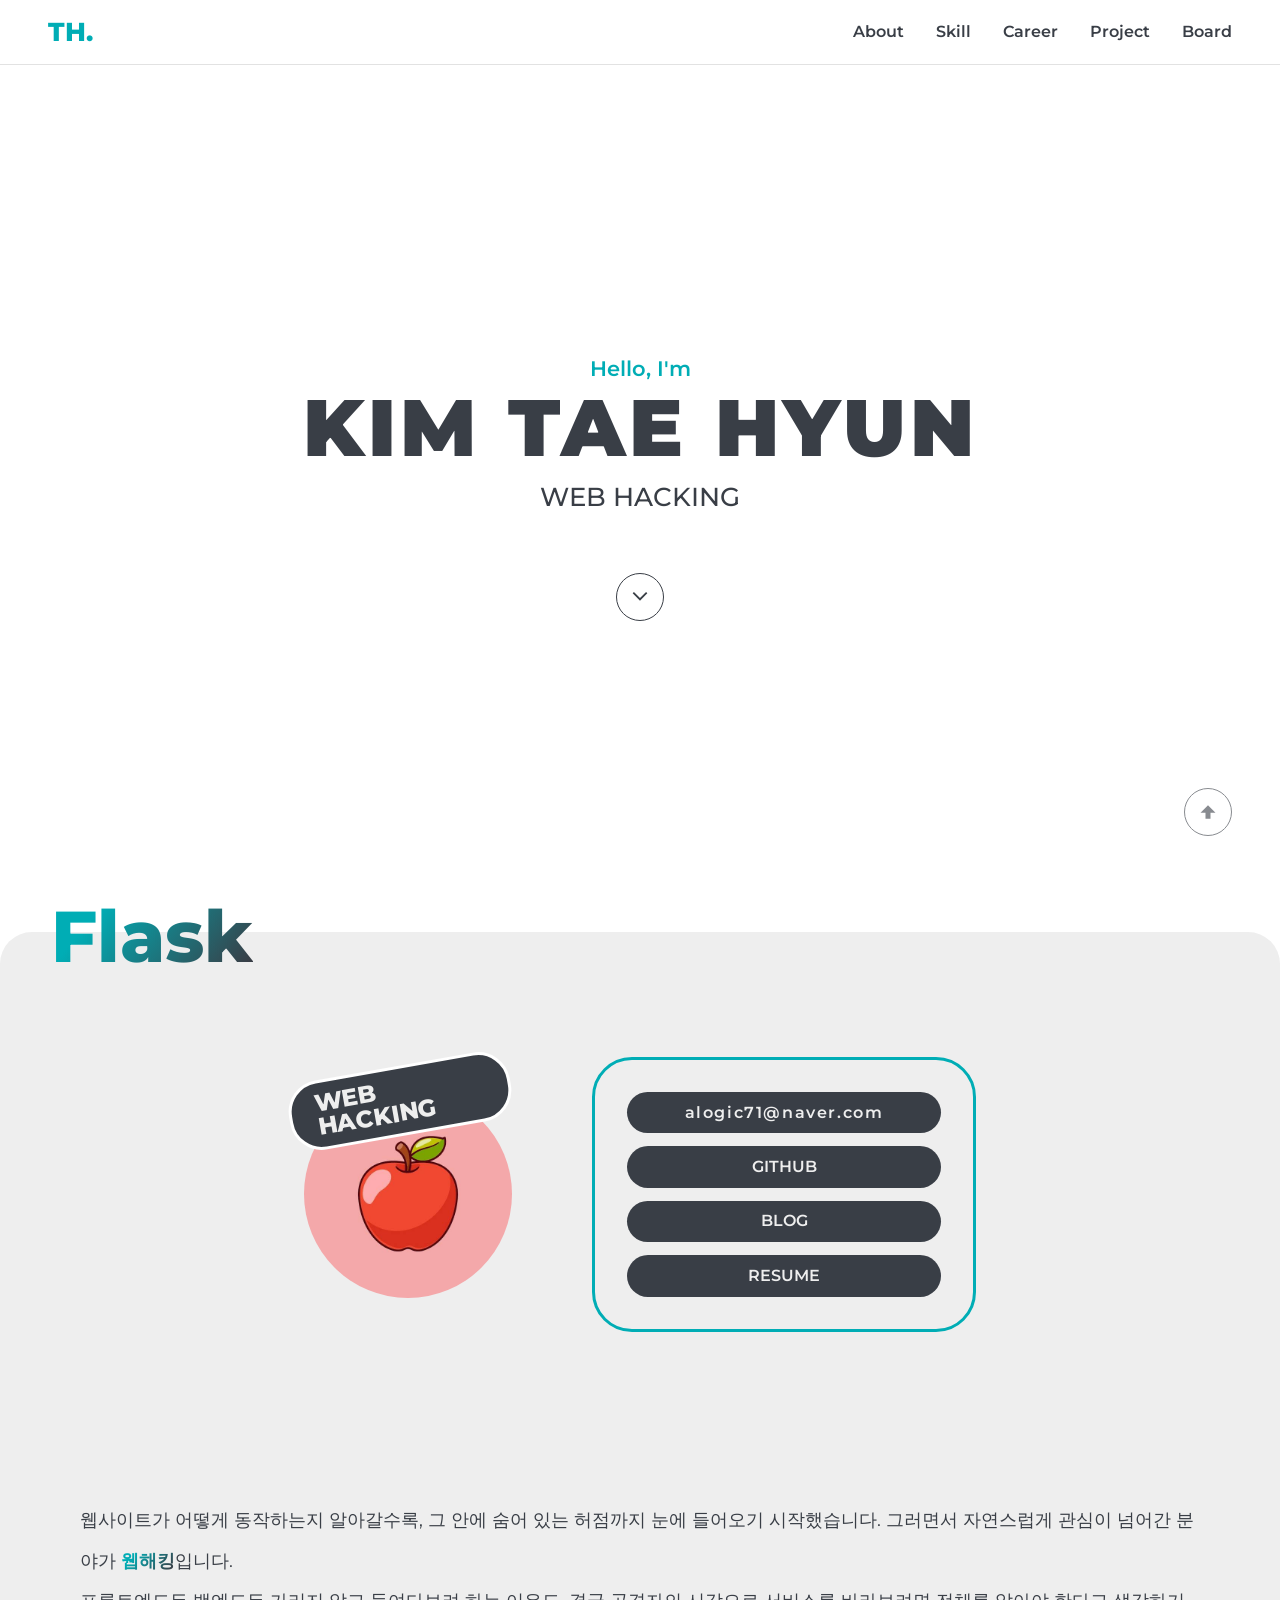
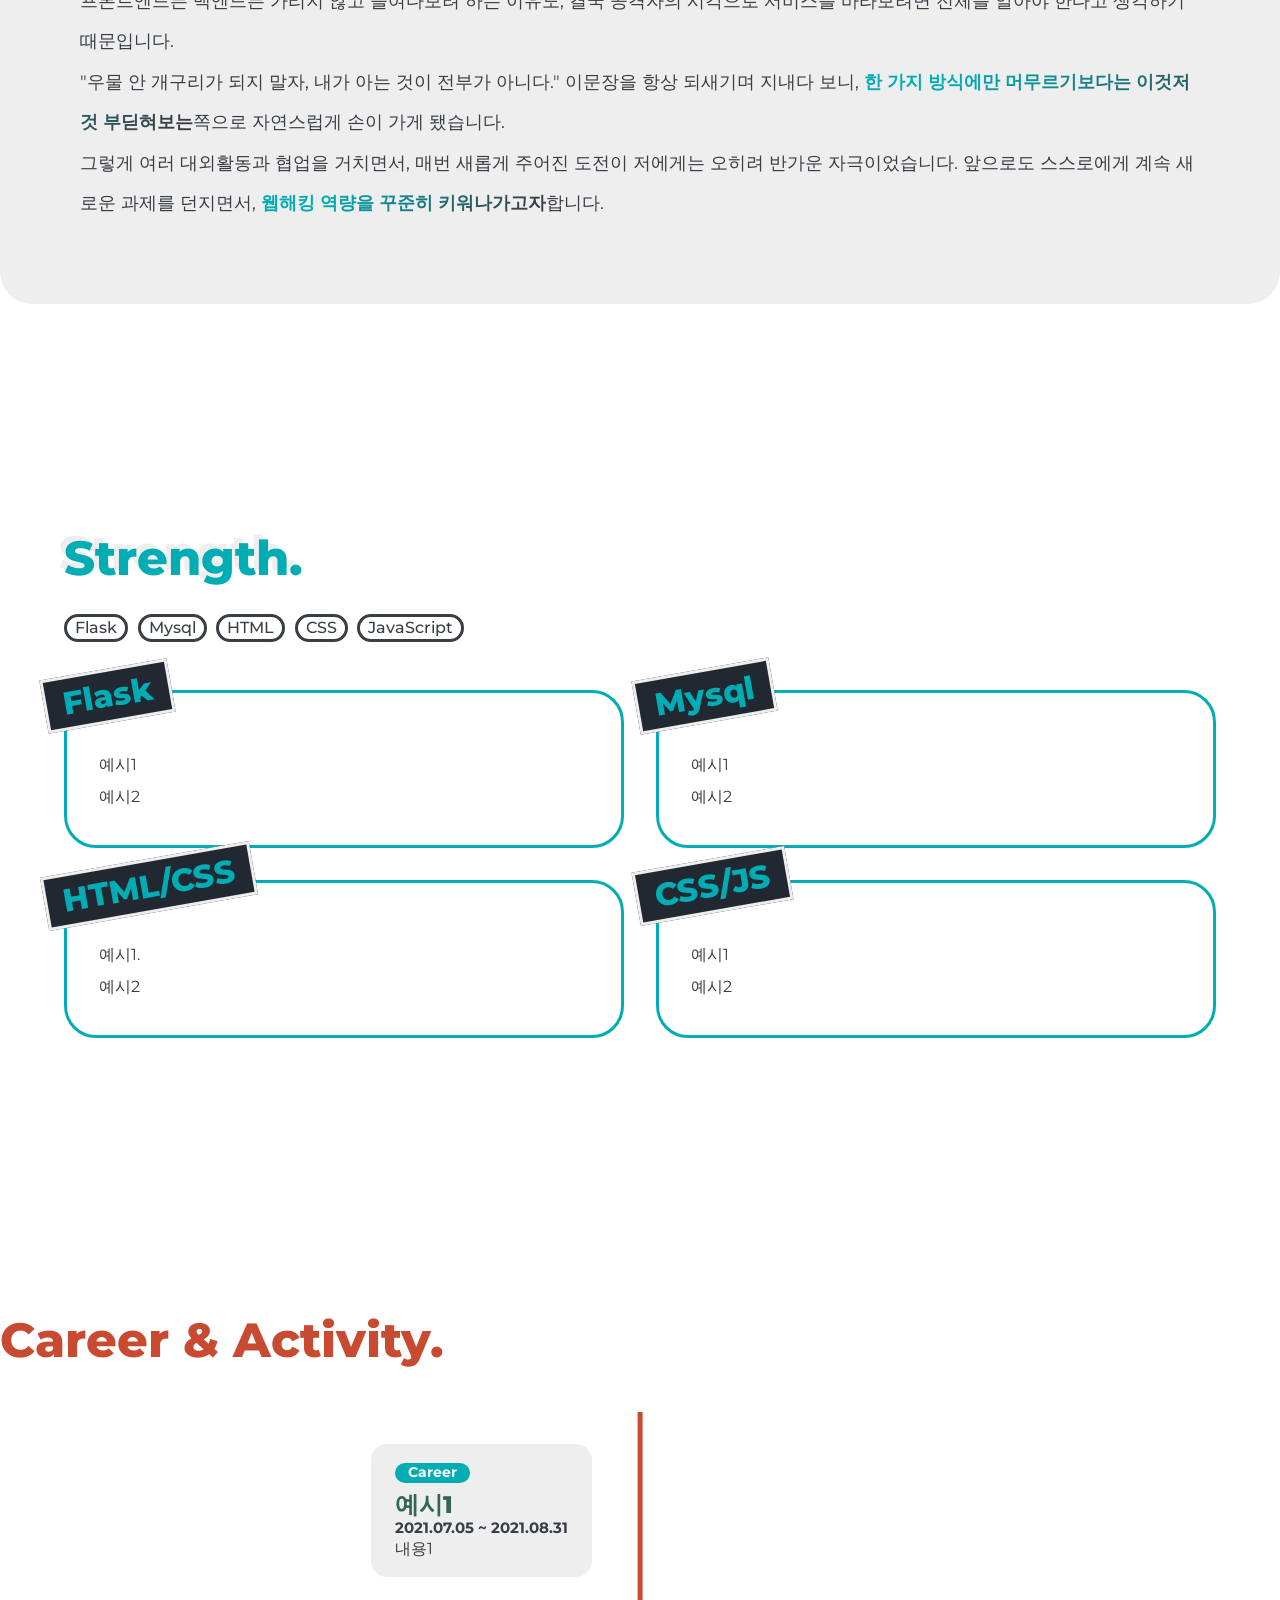
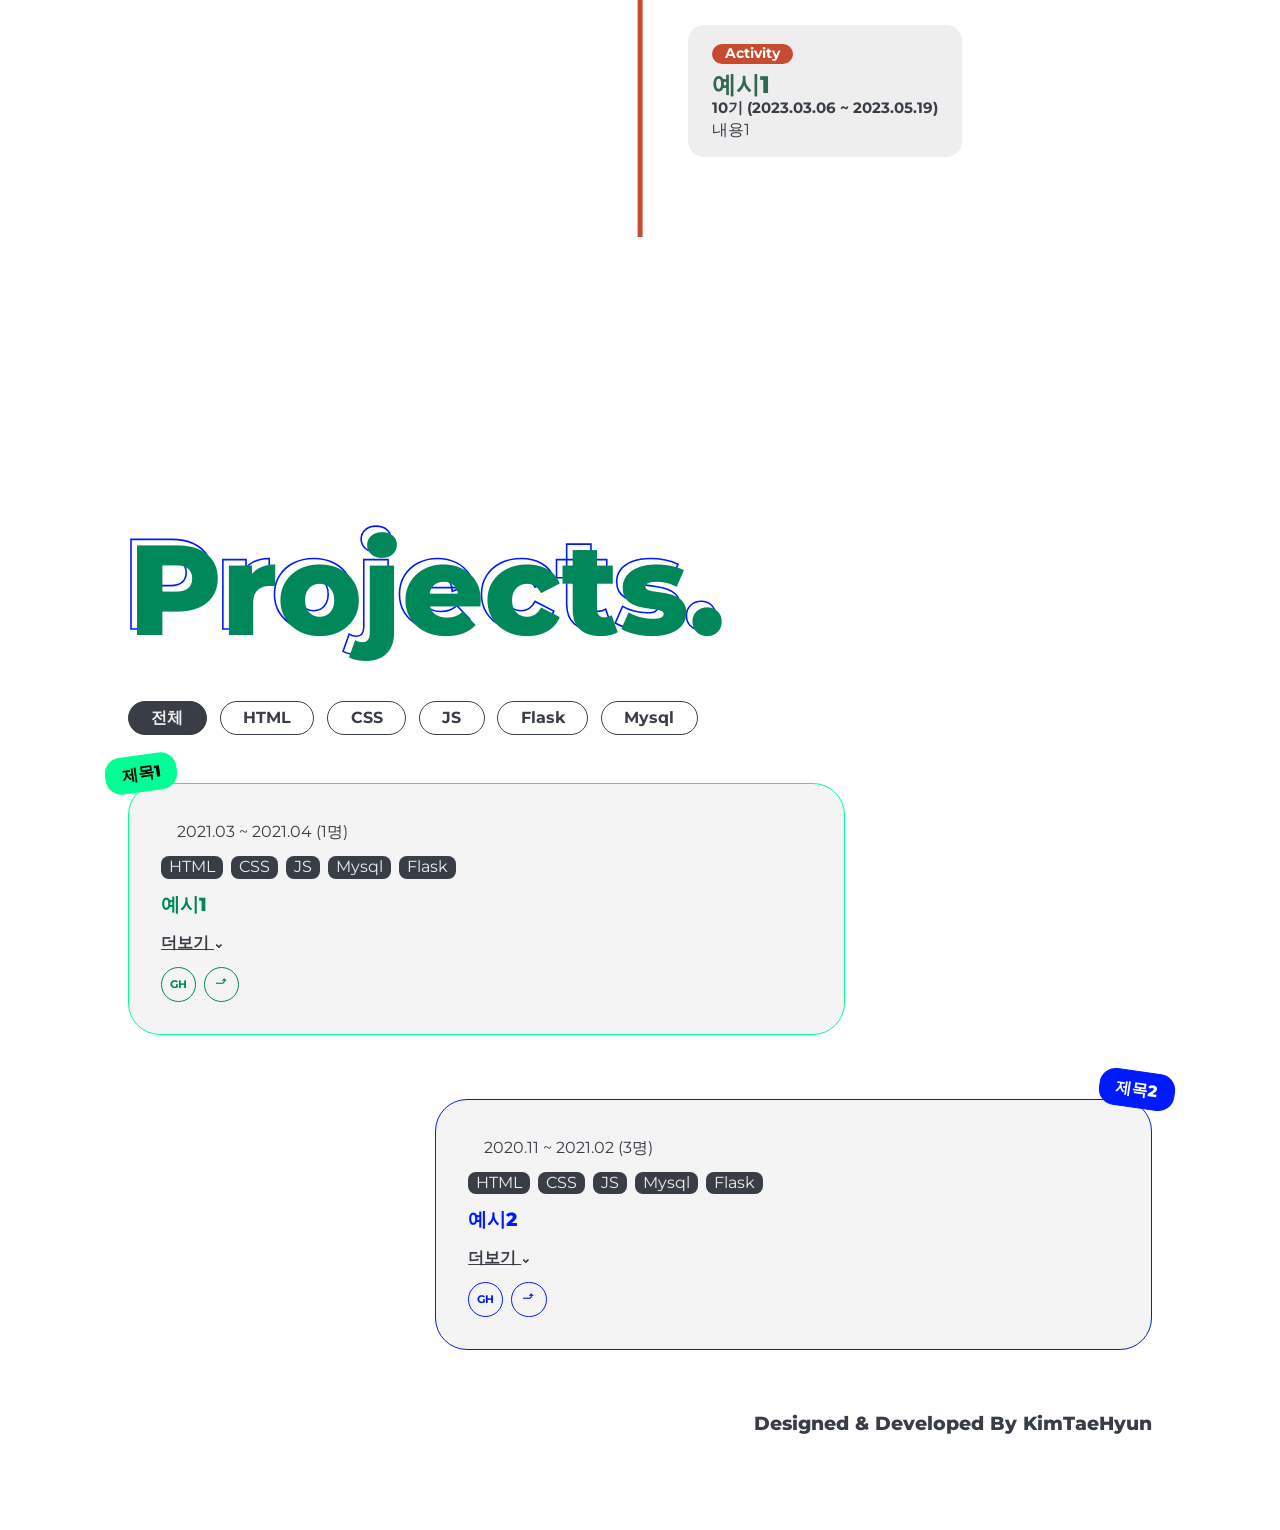
==== commit 630b3092: "Add files via upload" ====
--- a/index.html
+++ b/index.html
@@ -45,6 +45,7 @@
       <li><a href="#skills">Skill</a></li>
       <li><a href="#career">Career</a></li>
       <li><a href="#projects">Project</a></li>
+      <li><a href="http://101.79.25.133/board/posts">Board</a></li>
     </ul>
   </nav>
 
